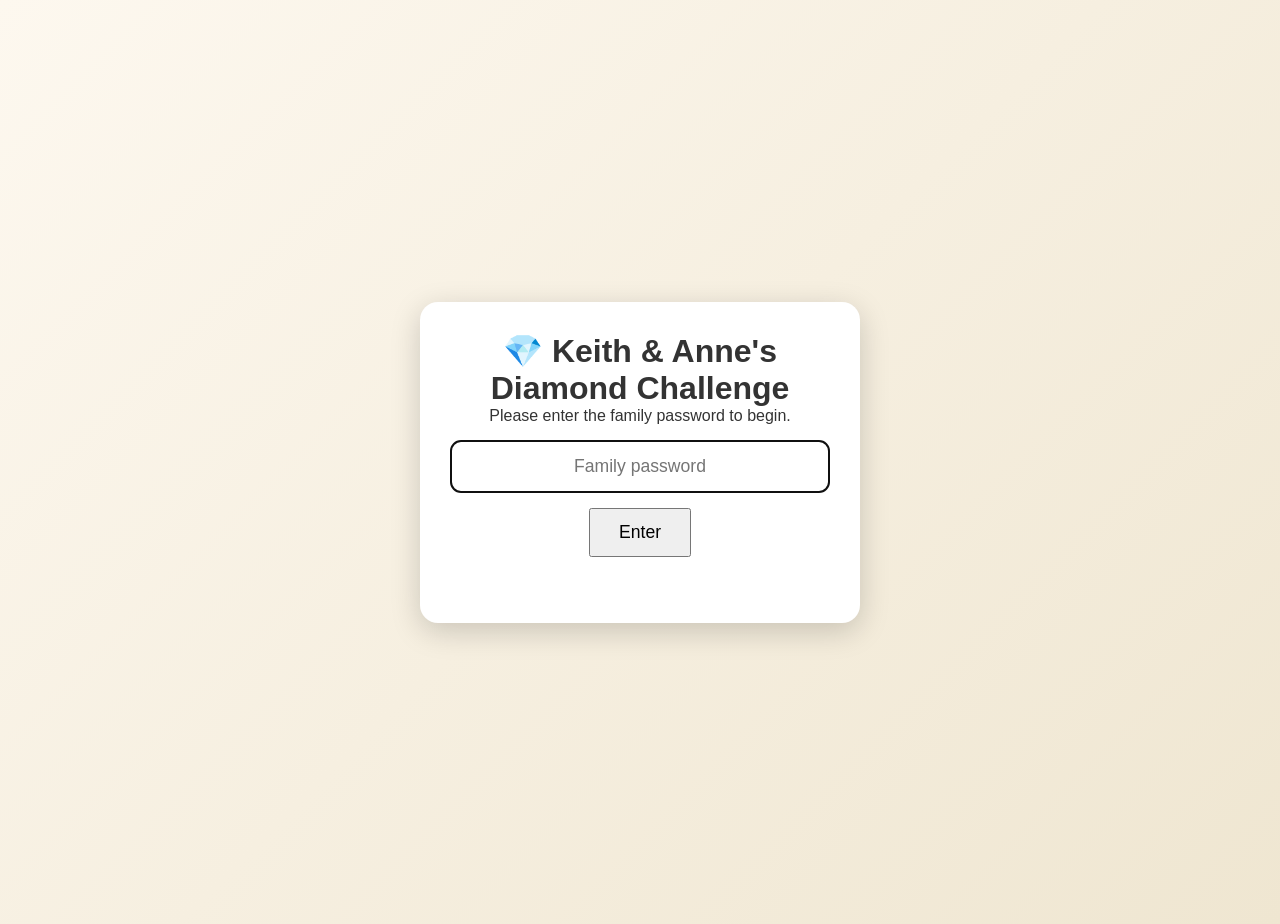
==== index.html @ fbecb56b "Initial commit" ====
<!DOCTYPE html>
<html lang="en">

<head>

    <meta charset="UTF-8">
    <meta name="viewport" content="width=device-width, initial-scale=1.0">
    <meta name="apple-mobile-web-app-capable" content="yes">
<meta name="apple-mobile-web-app-status-bar-style" content="default">
<meta name="theme-color" content="#fff8e8">

    <title>Keith & Anne's Diamond Challenge</title>

    <link rel="stylesheet" href="css/styles.css">

</head>

<body class="quiz-locked">

<div id="passwordGate" class="password-gate">
    <div class="password-box">
        <h1>💎 Keith & Anne's Diamond Challenge</h1>
        <p>Please enter the family password to begin.</p>

        <input
            id="quizPassword"
            type="password"
            placeholder="Family password"
            autocomplete="off">

        <button id="passwordSubmit" type="button">
            Enter
        </button>

        <p id="passwordMessage" class="password-message"></p>
    </div>
</div>

<div class="container">

    <img
        src="images/wedding.jpg"
        class="hero-photo"
        alt="Keith and Anne's Wedding">

    <h1 class="title">
    <span class="diamond">💎</span>
    Keith & Anne's Diamond Challenge
    <span class="diamond">💎</span>
</h1>

    <p class="subtitle">
        Celebrating 60 Wonderful Years Together
    </p>

    <p class="dates">
        <strong>1966 – 2026</strong>
    </p>

    <input
        type="text"
        id="playerName"
        placeholder="Enter your name">

    <button
        class="start-btn"
        id="startButton">

        Start Challenge

    </button>

</div>

<script src="js/password.js"></script>
<script src="js/app.js"></script>

</body>

</html>
---- css/styles.css ----
/* ==========================================
   Keith & Anne's Diamond Challenge
   Version 2
========================================== */

* {
    margin: 0;
    padding: 0;
    box-sizing: border-box;
}

body {
    font-family: Arial, Helvetica, sans-serif;
    background: linear-gradient(135deg, #fdf8ef, #efe6d1);
    color: #333;
}

/* ======================
   Start Screen
====================== */

.container {
    max-width: 550px;
    margin: 40px auto;
    background: white;
    padding: 35px;
    border-radius: 20px;
    border: 4px solid #d4af37;
    box-shadow: 0 15px 35px rgba(0,0,0,.18);
    backface-visibility: hidden;
-webkit-backface-visibility: hidden;
}

.hero-photo {
    width: 240px;
    display: block;
    margin: 0 auto 25px;
    border-radius: 18px;
    border: 4px solid #d4af37;
    box-shadow: 0 8px 25px rgba(0,0,0,.25);

    backface-visibility: hidden;
    -webkit-backface-visibility: hidden;
    
}

.title{
    text-align:center;
    color:#7a1838;
    font-size:2rem;
    margin-bottom:15px;
     animation: glow 3s ease-in-out infinite;
}
.subtitle {
    text-align: center;
    color: #666;
    font-size: 1.2rem;
}

.dates {
    text-align: center;
    color: #b08d57;
    font-size: 1.4rem;
    margin: 20px 0 30px;
}

input {
    width: 100%;
    padding: 14px;
    font-size: 18px;
    border: 2px solid #ddd;
    border-radius: 10px;
    margin-bottom: 20px;
}

.start-btn {
    width: 100%;
    padding: 15px;
    background: #7a1838;
    color: white;
    border: none;
    border-radius: 12px;
    font-size: 20px;
    cursor: pointer;
    transition: .3s;
}

.start-btn:hover {
    background: #9b2148;
    transform: scale(1.03);
}

/* ======================
   Quiz Card
====================== */

.card {
    max-width: 500px;
    margin: 35px auto;
    background: white;
    padding: 30px;
    border-radius: 20px;
    border: 4px solid #d4af37;
    box-shadow: 0 15px 35px rgba(0,0,0,.18);
}
/* ======================
   Score Panel
====================== */

.score-panel {
    display: flex;
    justify-content: space-between;
    align-items: center;
    background: #f8f3e6;
    padding: 12px;
    border-radius: 10px;
    margin-bottom: 20px;
    font-weight: bold;
}

#score {
    color: #7a1838;
}

/* ======================
   Progress Bar
====================== */

.progress-bar {
    width: 100%;
    height: 18px;
    background: #ddd;
    border-radius: 10px;
    overflow: hidden;
    margin: 20px 0;
}

#progress {
    width: 0%;
    height: 100%;
    background: linear-gradient(90deg, #ffd700, #d4af37);
    transition: width .5s ease;
    border-radius: 10px;
}

/* ======================
   Question
====================== */

#questionNumber {
    text-align: center;
    color: #555;
    margin-bottom: 15px;
}

#question {
    text-align: center;
    color: #7a1838;
    font-size: 2rem;
    line-height: 1.2;
    margin: 25px 0;
}

/* ======================
   Answer Buttons
====================== */

.answer {
    width: 100%;
    padding: 16px;
    margin: 10px 0;
    border: none;
    border-radius: 12px;
    background: #7a1838;
    color: white;
    font-size: 1.2rem;
    cursor: pointer;
    transition: .3s;
}

.answer:hover {
    background: #9b2148;
    transform: scale(1.03);
    box-shadow: 0 6px 16px rgba(0,0,0,.25);
}

/* ======================
   Feedback
====================== */

#feedback {
    position: relative;
    min-height: 30px;
    font-size: 1.2rem;
    font-weight: bold;
    color: #7a1838;
    text-align: center;
    margin: 15px 0;
}
/* ======================
   Question Images
====================== */

.question-image {
    display: block;
    width: 100%;
    max-width: 100%;
    height: auto;
    object-fit: contain;
    object-position: center top;
    margin: 20px auto;
    border-radius: 12px;
    border: 3px solid #d4af37;
    cursor: pointer;
    box-shadow: 0 5px 15px rgba(0,0,0,.25);
}
#imageCaption {
    text-align: center;
    color: #666;
    font-style: italic;
    margin-bottom: 20px;
}
/* Question changes are intentionally instant.
   This avoids intermittent repaint flicker in Mobile Safari. */
/* ======================
   Image Popup
====================== */

.image-modal {
    display: none;
    position: fixed;
    inset: 0;
    background: rgba(0,0,0,.85);
    justify-content: center;
    align-items: center;
    z-index: 9999;
}

.image-modal.show {
    display: flex;
}

.modal-image {
    max-width: 90%;
    max-height: 90%;
    border-radius: 12px;
    box-shadow: 0 0 25px black;
}

#closeModal {
    position: absolute;
    top: 20px;
    right: 35px;
    font-size: 42px;
    color: white;
    cursor: pointer;
}
.finish-photo{
    display:block;
    width:220px;
    max-width:100%;
    margin:20px auto;
    border-radius:15px;
    border:4px solid #d4af37;
    box-shadow:0 6px 15px rgba(0,0,0,.25);
}

.card h1{
    text-align:center;
    color:#7a1838;
}

.card h2{
    text-align:center;
    margin:15px 0;
}

.card p{
    text-align:center;
    color:#555;
    margin:20px 0;
}

.card button{
    display:block;
    margin:25px auto 0;
    width:220px;
    padding:15px;
    background:#7a1838;
    color:#fff;
    border:none;
    border-radius:12px;
    font-size:18px;
    cursor:pointer;
}
/* ======================
   Congratulations Screen
====================== */

.finish-photo{
    width:220px;
    display:block;
    margin:0 auto 25px;
    border-radius:18px;
    border:4px solid #d4af37;
    box-shadow:0 8px 25px rgba(0,0,0,.25);
}

.finish-title{
    text-align:center;
    color:#7a1838;
    font-size:2rem;
    margin-bottom:15px;
}

.finish-score{
    text-align:center;
    font-size:3rem;
    font-weight:bold;
    color:#d4af37;
    margin:20px 0;
}

.finish-heading{
    text-align:center;
    color:#7a1838;
    margin-bottom:20px;
}

.finish-message{
    text-align:center;
    font-size:1.15rem;
    color:#555;
    line-height:1.6;
    margin-bottom:30px;
}

.card{
    animation:fadeIn .6s ease;
}

@keyframes fadeIn{

    from{
        opacity:0;
        transform:translateY(20px);
    }

    to{
        opacity:1;
        transform:translateY(0);
    }

}
.finish-photo{
    animation:floatPhoto 3s ease-in-out infinite;
}

@keyframes floatPhoto{

    0%{transform:translateY(0);}
    50%{transform:translateY(-6px);}
    100%{transform:translateY(0);}

}
/* ======================
   Confetti
====================== */

.confetti {
    position: fixed;
    width: 10px;
    height: 10px;
    top: -20px;
    z-index: 9999;
    pointer-events: none;
    animation: fall linear forwards;
}

@keyframes fall {

    to {
        transform: translateY(110vh) rotate(720deg);
        opacity: 0;
    }

}
/* ======================
   Diamond Title Effects
====================== */

@keyframes glow {

    0%,100%{
        text-shadow:
            0 0 6px rgba(212,175,55,.3);
    }

    50%{
        text-shadow:
            0 0 18px rgba(212,175,55,.9),
            0 0 28px rgba(255,255,255,.6);
    }

}
@keyframes diamondTwinkle{

    0%,100%{
        transform:scale(1);
    }

    50%{
        transform:scale(1.03);
    }

}
.title::before,
.title::after{

    content:"✨";
    position:absolute;
    font-size:1.2rem;
    animation:sparkle 3s infinite;
}

.title::before{

    left:-18px;
    top:8px;

}

.title::after{

    right:-18px;
    top:8px;
    animation-delay:1.5s;

}

@keyframes sparkle{

    0%,100%{
        opacity:0;
        transform:scale(.5) rotate(0deg);
    }

    50%{
        opacity:1;
        transform:scale(1.3) rotate(180deg);
    }

}
.diamond{
    position:relative;
    display:inline-block;
    animation:diamondGlow 3s ease-in-out infinite;
}

.diamond:last-child{
    animation-delay:1.5s;
}

@keyframes diamondGlow{

    0%,100%{
        transform:scale(1);
        filter:brightness(1);
    }

    50%{
        transform:scale(1.08);
        filter:
            brightness(1.8)
            drop-shadow(0 0 6px white)
            drop-shadow(0 0 12px gold);
    }

}
/* ======================
   Round Introduction
====================== */

.round-overlay {
    display: none;
    position: fixed;
    inset: 0;
    background: rgba(0, 0, 0, 0.75);
    justify-content: center;
    align-items: center;
    padding: 20px;
    z-index: 10000;
}

.round-card {
    width: 100%;
    max-width: 460px;
    background: white;
    padding: 30px;
    border-radius: 20px;
    border: 4px solid #d4af37;
    box-shadow: 0 15px 40px rgba(0, 0, 0, 0.35);
    text-align: center;
}

.round-card h1 {
    color: #7a1838;
    margin-bottom: 20px;
}

.round-photo {
    display: block;
    width: 100%;
    max-width: 340px;
    max-height: 360px;
    object-fit: cover;
    margin: 0 auto 20px;
    border-radius: 15px;
    border: 3px solid #d4af37;
}

.round-card p {
    color: #555;
    font-size: 1.15rem;
    line-height: 1.5;
    margin-bottom: 20px;
}

.round-card .start-btn {
    margin: 0 auto;
}
.answer:disabled {
    cursor: default;
    opacity: 0.9;
}
.round-card {
    animation: roundPop .5s ease;
}

@keyframes roundPop {
    from {
        opacity: 0;
        transform: scale(.9);
    }

    to {
        opacity: 1;
        transform: scale(1);
    }
}
.finish-photo {
    animation: floatPhoto 4s ease-in-out infinite;
}
.finish-footer {
    margin-top: 25px;
    color: #999;
    font-size: 0.9rem;
    text-align: center;
}
/* =========================
   Mobile phone improvements
   ========================= */

html,
body {
    width: 100%;
    max-width: 100%;
    overflow-x: hidden;
}

body {
    min-height: 100vh;
    padding: 12px;
    background-attachment: scroll;
}

.container,
.card,
.round-card {
    width: 100%;
    max-width: 550px;
    margin-left: auto;
    margin-right: auto;
}

img {
    max-width: 100%;
    height: auto;
}

@media (max-width: 600px) {

    body {
        padding: 8px;
    }

    .container,
    .card {
        width: 100%;
        padding: 18px 14px;
        border-radius: 14px;
    }

    .title {
        font-size: 1.65rem;
        line-height: 1.2;
        overflow-wrap: anywhere;
    }

    .subtitle {
        font-size: 1rem;
    }

    .hero-photo {
    width: 100%;
    max-height: 320px;
    height: auto;
    object-fit: contain;
}

    .question-image {
        width: 100%;
        max-height: 30vh;
        object-fit: contain;
    }

    #question {
        font-size: 1.3rem;
        line-height: 1.3;
    }

    .answer,
    .start-btn {
        width: 100%;
        min-height: 48px;
        padding: 12px;
        font-size: 1rem;
    }

    .score-panel {
        gap: 8px;
        font-size: 0.9rem;
        flex-wrap: wrap;
    }

    .round-overlay {
        padding: 12px;
        overflow-y: auto;
    }

    .round-card {
        width: 100%;
        max-height: 92vh;
        overflow-y: auto;
        padding: 18px 14px;
    }

    .round-photo {
        width: 100%;
        max-height: 38vh;
        object-fit: contain;
    }

    .image-modal {
        padding: 10px;
    }

    .modal-image {
        max-width: 95vw;
        max-height: 85vh;
        object-fit: contain;
    }
}

/* Reduce flickering caused by animations on phones */
@media (prefers-reduced-motion: reduce) {
    *,
    *::before,
    *::after {
        animation-duration: 0.01ms !important;
        animation-iteration-count: 1 !important;
        transition-duration: 0.01ms !important;
        scroll-behavior: auto !important;
    }
}
/* Compact phone layout */

@media (max-width: 600px) {

    body {
        padding: 4px 8px 90px;
        min-height: 100svh;
    }

    .title {
        font-size: 1.45rem;
        line-height: 1.15;
        margin: 4px 0 8px;
    }

    .diamond {
        font-size: 1.25rem;
    }

    .card {
        padding: 12px 14px 24px;
        border-width: 3px;
        border-radius: 18px;
    }

    .score-panel {
        padding: 10px;
        margin-bottom: 12px;
    }

    .progress-bar {
        margin: 10px 0 14px;
    }

    #questionNumber {
        font-size: 1.15rem;
        margin: 8px 0;
    }

    #question {
        font-size: 1.55rem;
        line-height: 1.18;
        margin: 14px 0;
    }

    .question-image {
        max-height: 22vh;
        margin: 8px auto;
    }

    .answer {
        min-height: 44px;
        padding: 10px;
        margin: 6px 0;
    }

    #feedback {
        margin: 8px 0;
    }
}
@media (max-width: 600px) {
    body > .title {
        font-size: 1.3rem;
    }
}
/* =================================
   Polished mobile quiz-app layout
   ================================= */

@media (max-width: 600px) {

    html,
    body {
        width: 100%;
        min-height: 100%;
        overflow-x: hidden;
    }

    body {
        padding:
            max(6px, env(safe-area-inset-top))
            8px
            calc(24px + env(safe-area-inset-bottom));
        min-height: 100svh;
    }

    body > .title {
        font-size: 1.25rem;
        line-height: 1.15;
        margin: 2px auto 8px;
        padding: 0 6px;
        max-width: 340px;
    }

    .diamond {
        font-size: 1.05rem;
    }

    .card {
        width: 100%;
        max-width: 100%;
        margin: 0 auto;
        padding: 12px 14px 20px;
        border-radius: 18px;
        min-height: auto;
    }

    .score-panel {
        padding: 9px 10px;
        margin-bottom: 10px;
        font-size: 0.9rem;
    }

    .progress-bar {
        margin: 8px 0 12px;
        height: 16px;
    }

    #questionNumber {
        font-size: 1.05rem;
        margin: 6px 0 8px;
    }

    #question {
        font-size: clamp(1.25rem, 6vw, 1.55rem);
        line-height: 1.18;
        margin: 10px 0 12px;
    }

    .question-image {
        width: 100%;
        max-height: 23svh;
        object-fit: contain;
        margin: 6px auto 8px;
    }

    .image-caption {
        font-size: 0.85rem;
        margin: 4px 0 8px;
    }

    .answer {
        width: 100%;
        min-height: 42px;
        padding: 9px 10px;
        margin: 5px 0;
        font-size: 0.98rem;
        line-height: 1.15;
        border-radius: 12px;
    }

    #feedback {
        margin: 6px 0;
        font-size: 0.95rem;
    }

    .round-overlay {
        padding:
            max(10px, env(safe-area-inset-top))
            10px
            calc(18px + env(safe-area-inset-bottom));
    }

    .round-card {
        width: 100%;
        max-height: 92svh;
        overflow-y: auto;
        padding: 16px 14px;
        border-radius: 18px;
    }

    .round-card h1 {
        font-size: 1.45rem;
        margin-bottom: 10px;
    }

    .round-photo {
        max-height: 34svh;
        object-fit: contain;
    }

    .start-btn {
        width: 100%;
        min-height: 44px;
        padding: 10px;
        font-size: 1rem;
    }
}
/* ==============================
   Compact mobile finish screen
   ============================== */

@media (max-width: 600px) {

    .finish-photo {
        width: 70%;
        max-width: 220px;
        max-height: 32svh;
        object-fit: cover;
        margin: 0 auto 10px;
        border-radius: 16px;
    }

    .finish-title {
        font-size: 1.55rem;
        line-height: 1.15;
        margin: 8px 0;
    }

    .finish-score {
        font-size: 2rem;
        line-height: 1;
        margin: 12px 0;
    }

    .finish-heading {
        font-size: 1.25rem;
        line-height: 1.15;
        margin: 10px 0;
    }

    .finish-message {
        font-size: 0.92rem;
        line-height: 1.3;
        margin: 8px 0 14px;
    }

    .finish-message br {
        display: none;
    }

    .finish-message strong {
        display: block;
        margin: 8px 0;
    }

    .finish-title,
    .finish-heading,
    .finish-message,
    .finish-score {
        text-align: center;
    }

    .card .start-btn {
        margin-top: 8px;
    }

    .card > p:last-child {
        margin-top: 12px !important;
        font-size: 0.75rem !important;
        line-height: 1.2;
    }
}
.finish-footer {
    margin-top: 25px;
    color: #999;
    font-size: 0.9rem;
    text-align: center;
}
/* ==============================
   Final screen layout
   ============================== */

.finish-screen {
    text-align: center;
}

.finish-thanks {
    line-height: 1.45;
    margin: 14px 0 18px;
    color: #555;
}

.finish-footer {
    margin-top: 16px;
    color: #999;
    font-size: 0.85rem;
    line-height: 1.3;
}

@media (max-width: 600px) {

    .finish-screen {
        display: flex;
        flex-direction: column;
        align-items: center;
    }

    .finish-photo {
        width: 160px;
        max-height: 24svh;
        object-fit: cover;
        margin: 0 auto 8px;
    }

    .finish-title {
        font-size: 1.35rem;
        line-height: 1.15;
        margin: 6px 0;
    }

    .finish-score {
        font-size: 1.8rem;
        margin: 8px 0;
    }

    .finish-heading {
        font-size: 1.1rem;
        margin: 6px 0;
    }

    .finish-message {
        font-size: 0.9rem;
        line-height: 1.25;
        margin: 4px 0;
    }

    .finish-thanks {
        font-size: 0.85rem;
        line-height: 1.3;
        margin: 8px 0 12px;
    }

    .finish-thanks strong {
        display: inline-block;
        margin: 3px 0;
    }

    .finish-screen .start-btn {
        margin-top: 4px;
    }

    .finish-footer {
        margin-top: 10px;
        font-size: 0.7rem;
    }
}
/* Extra-compact quiz layout for shorter phone screens */

@media (max-width: 600px) and (max-height: 750px) {

    body {
        padding: 4px 7px 14px;
    }

    body > .title {
        font-size: 1.05rem;
        margin-bottom: 4px;
    }

    .card {
        padding: 9px 11px 14px;
    }

    .score-panel {
        padding: 7px 8px;
        margin-bottom: 6px;
        font-size: 0.82rem;
    }

    .progress-bar {
        height: 12px;
        margin: 6px 0 8px;
    }

    #questionNumber {
        font-size: 0.9rem;
        margin: 4px 0;
    }

    #question {
        font-size: 1.15rem;
        line-height: 1.12;
        margin: 7px 0;
    }

    .question-image {
        max-height: 17svh;
        margin: 4px auto 5px;
    }

    #imageCaption {
        font-size: 0.75rem;
        margin-bottom: 5px;
    }

    .answer {
        min-height: 38px;
        padding: 7px 8px;
        margin: 4px 0;
        font-size: 0.88rem;
    }

    #feedback {
        min-height: 18px;
        margin: 4px 0;
        font-size: 0.85rem;
    }
}
/* Final photo slideshow */

.slideshow {
    position: fixed;
    inset: 0;
    z-index: 9999;
    background: #111;
    display: flex;
    align-items: center;
    justify-content: center;
    opacity: 1;
    transition: opacity 1s ease;
}

.slideshow.hidden {
    display: none;
}

.slideshow img {
    width: 100%;
    height: 100%;
    object-fit: contain;
    opacity: 1;
    transition: opacity 1.8s ease-in-out;
}

.slideshow img.fade-out {
    opacity: 0;
}
.finish-buttons {
    display: flex;
    justify-content: center;
    gap: 12px;
    margin-top: 20px;
    flex-wrap: wrap;
}

.finish-buttons .start-btn {
    min-width: 160px;
}
.slideshow-ending {
    position: absolute;
    inset: 0;
    z-index: 2;

    background: rgba(255,250,240,0.97);

    display: flex;
    flex-direction: column;
    justify-content: center;
    align-items: center;

    text-align: center;
    padding: 40px;

    color: #7a1838;
}
.slideshow-ending h1 {
    color: #7a1838;
    font-size: 3rem;
    margin-bottom: 20px;
}

.slideshow-ending p {
    color: #5a2330;
    font-size: 1.4rem;
    max-width: 700px;
    margin-bottom: 30px;
    line-height: 1.6;
}
.slideshow-ending.hidden {
    display: none;
}

.slideshow-ending h1 {
    margin-bottom: 18px;
    font-size: clamp(2rem, 6vw, 4rem);
}

.slideshow-ending p {
    max-width: 650px;
    margin: 0 0 28px;
    font-size: clamp(1.1rem, 3vw, 1.6rem);
    line-height: 1.6;
}

.slideshow-ending-buttons {
    display: flex;
    justify-content: center;
    gap: 14px;
    flex-wrap: wrap;
}

.slideshow-ending-buttons .start-btn {
    min-width: 150px;
}

.slideshow img.hidden {
    display: none;
}
.image-caption.reveal-caption {
    animation: revealCaption 0.8s ease-in;
    margin-top: 10px;
    padding: 8px 12px;
    font-style: italic;
    text-align: center;
    background: #fff8e7;
    border-radius: 8px;
}

@keyframes revealCaption {
    from {
        opacity: 0;
        transform: translateY(6px);
    }

    to {
        opacity: 1;
        transform: translateY(0);
    }
}
.image-caption.reveal-caption {
    max-width: 520px;
    margin: 12px auto 0;
    padding: 12px 16px;

    background: #fff8e7;
    border: 1px solid #dbc9a3;
    border-radius: 8px;

    text-align: center;
    box-shadow: 0 3px 8px rgba(0, 0, 0, 0.12);

    animation: revealCaption 0.8s ease-in;
}

.photo-note-title {
    display: block;
    margin-bottom: 5px;

    color: #7a1838;
    font-size: 1.05rem;
}

.photo-note-text {
    display: block;

    color: #4e4036;
    font-style: italic;
    line-height: 1.4;
}

@keyframes revealCaption {
    from {
        opacity: 0;
        transform: translateY(6px);
    }

    to {
        opacity: 1;
        transform: translateY(0);
    }
}
/* Scrapbook-style photo note */
.image-caption.reveal-caption {
    position: relative;

    background:
        linear-gradient(
            135deg,
            #fffdf3,
            #f7ecd2
        );

    border: 1px solid #d8c49a;
    border-radius: 4px;

    transform: rotate(-0.6deg);

    box-shadow:
        0 4px 8px rgba(0, 0, 0, 0.14),
        inset 0 0 18px rgba(164, 125, 61, 0.08);
}

/* Small photograph symbol in the corner */
.image-caption.reveal-caption::before {
    content: "📷";

    position: absolute;
    top: 6px;
    right: 9px;

    font-size: 1rem;
    transform: rotate(6deg);
}

/* Handwritten-style album title */
.photo-note-title {
    padding-right: 24px;

    font-family:
        "Comic Sans MS",
        "Segoe Print",
        cursive;

    letter-spacing: 0.3px;
}

/* Keep the story easy to read */
.photo-note-text {
    font-family: Georgia, serif;
}
.question-image {
    display: block;
    max-width: 100%;
    margin: 20px auto;

    background: white;

    padding: 12px 12px 28px 12px;

    border: 1px solid #ddd;

    box-shadow:
        0 8px 18px rgba(0,0,0,0.20);

    border-radius: 3px;

    transform: rotate(-1deg);

    transition: transform 0.3s ease;
}
.question-image:hover {
    transform: rotate(0deg) scale(1.02);
}
.photo-frame {
    display: none;
    position: relative;

    width: min(520px, 92%);
    margin: 20px auto;
    padding: 12px 12px 18px;

    background: #fffdf7;
    border: 1px solid #ddd4c4;
    border-radius: 3px;

    box-shadow: 0 10px 24px rgba(0, 0, 0, 0.2);

    transform: rotate(-0.7deg);
    transition: transform 0.3s ease;
}

.photo-frame:hover {
    transform: rotate(0deg) scale(1.015);
}

.photo-frame .question-image {
    display: block;
    width: 100%;
    max-width: 100%;
    height: auto;

    margin: 0;
    padding: 0;

    border: none;
    border-radius: 1px;
    box-shadow: none;
    transform: none;
}

.photo-frame .question-image:hover {
    transform: none;
}

.photo-frame .image-caption {
    position: relative;
    margin: 0;
    padding: 14px 16px 6px;

    background: transparent;
    border: none;
    border-radius: 0;
    box-shadow: none;
    transform: none;

    text-align: center;
}

.photo-frame .image-caption::before {
    content: "💎";
    position: absolute;
    right: 2px;
    bottom: 2px;
    font-size: 0.9rem;
}
/* Prevent Polaroid photos from being cropped */
.photo-frame {
    overflow: visible;
}

.photo-frame .question-image {
    width: 100%;
    height: auto !important;
    max-height: none !important;
    object-fit: contain !important;
    object-position: center top;
}
/* Diamond sparkle celebration */

#feedback {
    position: relative;
    overflow: visible;
}

.diamond-sparkle {

    position: absolute;

    font-size: 1.2rem;

    opacity: 0;

    pointer-events: none;

    animation: diamondSparkle 1.2s ease-out forwards;
}

@keyframes diamondSparkle {

    0% {
        opacity: 0;
        transform:
            translate(-50%, 8px)
            scale(.4)
            rotate(0deg);
    }

    20% {
        opacity: 1;
    }

    100% {
        opacity: 0;
        transform:
            translate(
                calc(-50% + (var(--drift, 0px))),
                -40px
            )
            scale(1.3)
            rotate(180deg);
    }
}
.diamond-shimmer {
    position: absolute;
    left: 50%;
    top: 50%;
    width: 220px;
    height: 60px;
    transform: translate(-50%, -50%);
    pointer-events: none;
    overflow: hidden;
}

.diamond-shimmer::before {
    content: "";
    position: absolute;
    top: -20%;
    left: -40%;
    width: 40%;
    height: 140%;
    background: linear-gradient(
        90deg,
        transparent,
        rgba(255,255,255,0.9),
        rgba(255,215,0,0.9),
        rgba(255,255,255,0.9),
        transparent
    );

    transform: skewX(-25deg);
    animation: shimmerSweep 1.2s ease-out forwards;
}

@keyframes shimmerSweep {
    from {
        left: -40%;
        opacity: 0;
    }

    20% {
        opacity: 1;
    }

    to {
        left: 120%;
        opacity: 0;
    }
}
/* Elegant shimmering gold text */

.correct-text {
    display: inline-block;
    font-weight: bold;
    color: #d4af37;

    background: linear-gradient(
        100deg,
        #d4af37 0%,
        #e5c85c 45%,
        #fff8d6 50%,
        #e5c85c 55%,
        #d4af37 100%
    );

    background-size: 300% 100%;
    -webkit-background-clip: text;
    -webkit-text-fill-color: transparent;
    background-clip: text;

    animation: goldSweep 2.2s ease-out;
}
.green-tick {
    color: #28a745;
    -webkit-text-fill-color: #28a745;
    font-weight: bold;
}
/* Password landing screen */

body.quiz-locked > *:not(#passwordGate) {
    display: none !important;
}

.password-gate {
    min-height: 100vh;
    display: flex;
    align-items: center;
    justify-content: center;
    padding: 20px;
    text-align: center;
}

.password-box {
    width: 100%;
    max-width: 440px;
    padding: 30px;
    border-radius: 18px;
    background: white;
    box-shadow: 0 8px 30px rgba(0, 0, 0, 0.18);
}

.password-box input {
    box-sizing: border-box;
    width: 100%;
    margin: 15px 0;
    padding: 14px;
    font-size: 1.1rem;
    text-align: center;
    border: 2px solid #ccc;
    border-radius: 10px;
}

.password-box button {
    padding: 12px 28px;
    font-size: 1.1rem;
    cursor: pointer;
}

.password-message {
    min-height: 24px;
    margin-top: 12px;
    color: #b00020;
    font-weight: bold;
}
/* ==========================================
   Full-screen final slideshow
========================================== */

#slideshow {
    position: fixed;
    inset: 0;
    z-index: 5000;
    display: flex;
    align-items: center;
    justify-content: center;
    background: #000;
}

#slideshow.hidden {
    display: none;
}

.slideshow-viewer {
    position: relative;
    width: 100%;
    height: 100%;
    display: flex;
    align-items: center;
    justify-content: center;
    overflow: hidden;
}

#slideshow-image {
    display: block;
    width: 100%;
    height: 100%;
    object-fit: contain;
    cursor: pointer;
    user-select: none;
    -webkit-user-select: none;
}

/* Controls are hidden until the photo is clicked */

.slideshow-controls {
    position: absolute;
    inset: 0;
    opacity: 0;
    visibility: hidden;
    pointer-events: none;
    transition:
        opacity 0.3s ease,
        visibility 0.3s ease;
    background:
        linear-gradient(
            to bottom,
            rgba(0, 0, 0, 0.5),
            transparent 25%,
            transparent 70%,
            rgba(0, 0, 0, 0.55)
        );
}

.slideshow-controls.show {
    opacity: 1;
    visibility: visible;
    pointer-events: auto;
}

.slideshow-controls button {
    position: absolute;
    border: none;
    color: white;
    background: rgba(0, 0, 0, 0.55);
    cursor: pointer;
    box-shadow: 0 3px 12px rgba(0, 0, 0, 0.35);
    transition:
        background 0.2s ease,
        transform 0.2s ease;
}

.slideshow-controls button:hover {
    background: rgba(0, 0, 0, 0.8);
}

.slideshow-controls button:active {
    transform: scale(0.94);
}

.slideshow-close {
    top: 18px;
    right: 18px;
    width: 46px;
    height: 46px;
    border-radius: 50%;
    font-size: 24px;
}

.slideshow-arrow {
    top: 50%;
    transform: translateY(-50%);
    width: 54px;
    height: 70px;
    border-radius: 12px;
    font-size: 38px;
}

.slideshow-arrow:active {
    transform: translateY(-50%) scale(0.94);
}

.slideshow-previous {
    left: 18px;
}

.slideshow-next {
    right: 18px;
}

.slideshow-pause {
    left: 50%;
    bottom: 24px;
    transform: translateX(-50%);
    min-width: 120px;
    padding: 12px 20px;
    border-radius: 24px;
    font-size: 17px;
}

.slideshow-pause:active {
    transform: translateX(-50%) scale(0.94);
}

@media (max-width: 600px) {
    .slideshow-close {
        top: 12px;
        right: 12px;
    }

    .slideshow-arrow {
        width: 46px;
        height: 62px;
        font-size: 31px;
    }

    .slideshow-previous {
        left: 10px;
    }

    .slideshow-next {
        right: 10px;
    }

    .slideshow-pause {
        bottom: 18px;
        font-size: 16px;
    }
}
#slideshow-image {
    position: relative;
    z-index: 1;
}

.slideshow-controls {
    z-index: 2;
}

.slideshow-controls button {
    z-index: 3;
}
/* Let only the slideshow buttons receive clicks */
.slideshow-controls.show {
    pointer-events: none;
}

.slideshow-controls.show button {
    pointer-events: auto;
}
/* ==========================================
   Slideshow touch improvements
========================================== */

body.slideshow-open {
    overflow: hidden;
    touch-action: none;
}

#slideshow {
    position: fixed;
    inset: 0;
    z-index: 20000;
}

#slideshow-image {
    width: 100vw;
    height: 100dvh;
    object-fit: contain;

    /* Allow horizontal swipes */
    touch-action: pan-y;

    -webkit-user-select: none;
    user-select: none;

    -webkit-touch-callout: none;
}

.slideshow-controls {
    pointer-events: none;
}

.slideshow-controls.show button {
    pointer-events: auto;
}
/* ==========================================
   Final mobile photo and swipe corrections
========================================== */

@media (max-width: 600px) {

    .photo-frame {
        width: 100%;
        max-width: none;
        margin: 10px auto;
        padding: 8px 8px 14px;
    }

    .photo-frame .question-image,
    .question-image {
        width: 100%;
        height: auto !important;
        max-height: none !important;
        object-fit: contain !important;
        margin: 0 auto;
    }

    #slideshow,
    .slideshow-viewer,
    #slideshow-image {
        touch-action: pan-y;
        overscroll-behavior: none;
    }

    #slideshow-image {
        -webkit-user-drag: none;
    }
}
/* Stop iPhone flicker while typing the player's name */
@media (max-width: 600px) {

    .container:focus-within .title,
    .container:focus-within .diamond,
    .container:focus-within .title::before,
    .container:focus-within .title::after,
    .container:focus-within .hero-photo {
        animation: none !important;
    }

    #playerName {
        font-size: 16px;
        transform: none;
        -webkit-transform: none;
    }
}
/* Keep the start screen stable when the iPhone keyboard opens */
@media (max-width: 600px) {

    .container:focus-within,
    .container:focus-within * {
        transition: none !important;
    }

    .container:focus-within .title,
    .container:focus-within .diamond,
    .container:focus-within .title::before,
    .container:focus-within .title::after {
        animation: none !important;
    }
}
/* ==========================================
   Mobile Safari stability
========================================== */
@media (max-width: 600px) {
    .card,
    .question-image,
    .image-caption,
    #question,
    #feedback {
        animation: none !important;
        transition: none !important;
    }

    #slideshow,
    #slideshow-image {
        -webkit-user-select: none;
        user-select: none;
        -webkit-touch-callout: none;
    }
}
/* ==========================================
   iPhone quiz repaint fix
========================================== */
@media (max-width: 600px) {

    body > .title,
    body > .title::before,
    body > .title::after,
    .diamond,
    .card,
    .card *,
    .question-image,
    #imageCaption,
    #question,
    #feedback,
    #progress {
        animation: none !important;
        transition: none !important;
        transform: none !important;
        filter: none !important;
    }

    .card,
    .question-image,
    #photoFrame {
        backface-visibility: hidden;
        -webkit-backface-visibility: hidden;
    }

    .answer:hover,
    .start-btn:hover {
        transform: none !important;
        box-shadow: none;
    }
}
/* ==========================================
   Final compact iPhone question layout
   Keep this at the very end of styles.css
========================================== */

@media (max-width: 600px) {

    /* Reduce unused space around the main quiz card */
    .card {
        padding: 10px 11px 16px;
    }

    .score-panel {
        padding: 7px 9px;
        margin-bottom: 6px;
    }

    .progress-bar {
        height: 12px;
        margin: 6px 0 8px;
    }

    #questionNumber {
        font-size: 0.92rem;
        margin: 4px 0 6px;
    }

    #question {
        font-size: 1.12rem;
        line-height: 1.18;
        margin: 7px 0 8px;
    }

    /* Make the complete Polaroid frame more compact */
    .photo-frame {
        width: 100%;
        margin: 7px auto;
        padding: 7px 7px 10px;
    }

    /*
       Allow landscape photos to remain wide,
       but prevent portrait photos becoming excessively tall.
    */
    .photo-frame .question-image,
    .question-image {
        width: auto !important;
        max-width: 100% !important;
        height: auto !important;
        max-height: 30svh !important;
        margin: 0 auto !important;
        object-fit: contain !important;
    }

    /* Compact ordinary captions */
    #imageCaption {
        margin: 4px 0 7px;
        padding: 5px 6px 2px;
        font-size: 0.78rem;
        line-height: 1.2;
    }

    /* Compact the answer-screen photo title and story */
    .photo-note-title {
        margin-bottom: 3px;
        padding-right: 18px;
        font-size: 0.92rem;
        line-height: 1.15;
    }

    .photo-note-text {
        font-size: 0.78rem;
        line-height: 1.25;
    }

    /* Keep answer buttons comfortable but closer together */
    .answer {
        min-height: 40px;
        padding: 8px 9px;
        margin: 4px 0;
        font-size: 0.9rem;
        line-height: 1.15;
    }

    #feedback {
        min-height: 20px;
        margin: 4px 0;
    }

    /*
       Your general .card button rule adds a 25px top margin.
       Reduce that for Play Clip and Next Question on phones.
    */
    .card button {
        margin-top: 8px;
    }
}
/* ==========================================
   Laptop, desktop and large iPad layout
========================================== */

@media (min-width: 900px) {

    .card {
        max-width: 660px;
        padding: 24px;
        margin: 22px auto;
    }

    .photo-frame .question-image,
    .question-image {
        width: auto !important;
        max-width: 100% !important;
        height: auto !important;
        max-height: 350px !important;
        margin-left: auto !important;
        margin-right: auto !important;
        object-fit: contain !important;
    }

    .photo-frame {
        margin-top: 12px;
        margin-bottom: 12px;
    }

    .answer {
        margin-top: 6px;
        margin-bottom: 6px;
        padding: 10px 12px;
    }
}
/* Make photo captions easier to read on phones */
@media (max-width: 600px) {

    .photo-note-title {
        font-family: Arial, Helvetica, sans-serif;
        font-style: normal;
        font-weight: 700;
        letter-spacing: 0;
    }

    .photo-note-text {
        font-family: Arial, Helvetica, sans-serif;
        font-style: normal;
        font-weight: 400;
    }
}
/* Hide decorative diamond on phones */
@media (max-width: 600px) {

    .photo-frame .image-caption::before {
        display: none;
    }

}
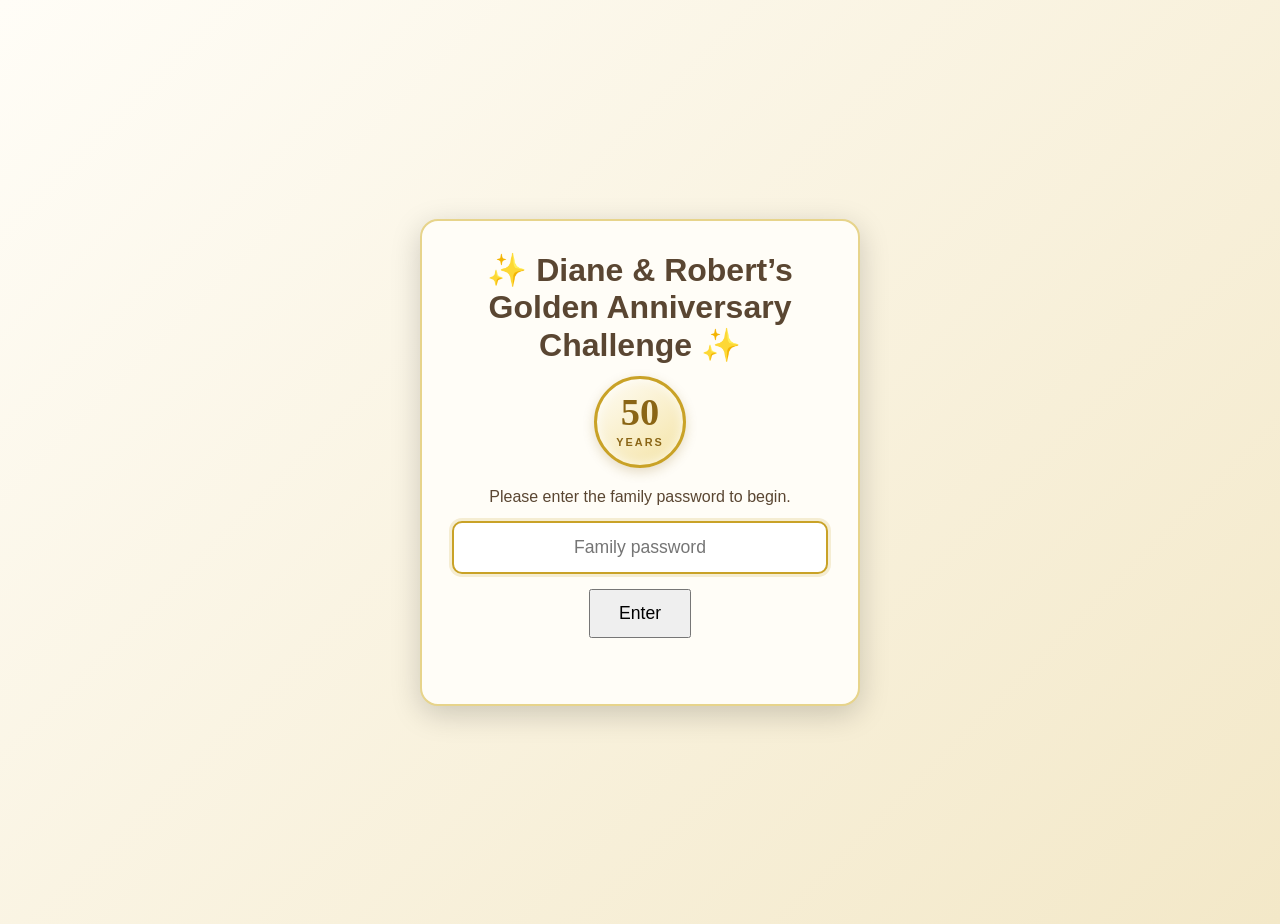
==== commit 57be8fc3: "Gold Theme" ====
--- a/index.html
+++ b/index.html
@@ -9,7 +9,7 @@
 <meta name="apple-mobile-web-app-status-bar-style" content="default">
 <meta name="theme-color" content="#fff8e8">
 
-    <title>Keith & Anne's Diamond Challenge</title>
+    <title>Diane & Robert’s Golden Anniversary Challenge</title>
 
     <link rel="stylesheet" href="css/styles.css">
 
@@ -19,7 +19,12 @@
 
 <div id="passwordGate" class="password-gate">
     <div class="password-box">
-        <h1>💎 Keith & Anne's Diamond Challenge</h1>
+        <h1>✨ Diane & Robert’s Golden Anniversary Challenge ✨</h1>
+        
+<div class="golden-50-badge">
+    <span class="golden-50-number">50</span>
+    <span class="golden-50-years">YEARS</span>
+</div>
         <p>Please enter the family password to begin.</p>
 
         <input
@@ -41,20 +46,20 @@
     <img
         src="images/wedding.jpg"
         class="hero-photo"
-        alt="Keith and Anne's Wedding">
+        alt="Diane and Robert's Wedding">
 
     <h1 class="title">
-    <span class="diamond">💎</span>
-    Keith & Anne's Diamond Challenge
-    <span class="diamond">💎</span>
+    <span class="diamond">✨</span>
+    Diane & Robert’s Golden Anniversary Challenge
+    <span class="diamond">✨</span>
 </h1>
 
     <p class="subtitle">
-        Celebrating 60 Wonderful Years Together
+        Celebrating 50 Wonderful Years Together
     </p>
 
     <p class="dates">
-        <strong>1966 – 2026</strong>
+        <strong>1976 – 2026</strong>
     </p>
 
     <input
--- a/css/styles.css
+++ b/css/styles.css
@@ -469,12 +469,12 @@
     }
 
     50%{
-        transform:scale(1.08);
-        filter:
-            brightness(1.8)
-            drop-shadow(0 0 6px white)
-            drop-shadow(0 0 12px gold);
-    }
+    transform:scale(1.05);
+    filter:
+        brightness(1.15)
+        drop-shadow(0 0 4px #d4af37)
+        drop-shadow(0 0 7px #c9a227);
+}
 
 }
 /* ======================
@@ -2041,4 +2041,293 @@
         display: none;
     }
 
+}
+/* ==========================================
+   Diane & Robert's Golden Anniversary Theme
+========================================== */
+
+:root {
+    --gold-deep: #8a6515;
+    --gold: #c9a227;
+    --gold-light: #e7d48b;
+    --champagne: #f6eed8;
+    --ivory: #fffdf7;
+    --warm-text: #5a4632;
+}
+
+/* Main page background */
+body {
+    background:
+        linear-gradient(135deg, #fffdf7, #f3e8c8);
+    color: var(--warm-text);
+}
+
+/* Main quiz/start cards */
+.container,
+.card,
+.round-card {
+    background: var(--ivory);
+    border-color: var(--gold);
+}
+
+/* Main headings */
+.title,
+.card h1,
+.finish-title,
+.finish-heading,
+.round-card h1,
+#question {
+    color: var(--gold-deep);
+}
+
+/* Score area */
+.score-panel {
+    background: var(--champagne);
+}
+
+#score {
+    color: var(--gold-deep);
+}
+
+/* Progress bar */
+.progress-bar {
+    background: #e5dfd0;
+}
+
+#progress {
+    background:
+        linear-gradient(
+            90deg,
+            #f6dc70,
+            #c9a227,
+            #a67c18
+        );
+}
+
+/* Main buttons */
+.start-btn,
+.answer,
+.card button {
+    background:
+        linear-gradient(
+            180deg,
+            #b99028,
+            #8a6515
+        );
+    color: white;
+}
+
+.start-btn:hover,
+.answer:hover,
+.card button:hover {
+    background:
+        linear-gradient(
+            180deg,
+            #c9a227,
+            #9c7419
+        );
+}
+
+/* Photograph frames */
+.photo-frame {
+    background: #fffdf7;
+    border-color: #d8c285;
+}
+
+/* Photo captions */
+.photo-note-title {
+    color: var(--gold-deep);
+}
+
+.photo-note-text {
+    color: #594a39;
+}
+
+/* Replace little decorative diamond on captions */
+.photo-frame .image-caption::before {
+    content: "✨";
+}
+
+/* Password screen */
+.password-box {
+    background: var(--ivory);
+    border: 2px solid var(--gold-light);
+}
+
+/* Input fields */
+input {
+    border-color: #d8c99d;
+}
+
+input:focus {
+    outline: none;
+    border-color: var(--gold);
+    box-shadow: 0 0 0 3px rgba(201, 162, 39, 0.18);
+}
+
+/* Final screen score */
+.finish-score {
+    color: var(--gold);
+}
+
+/* Round intro border */
+.round-photo {
+    border-color: var(--gold);
+}
+/* Golden 50th Anniversary badge */
+
+.golden-50-badge {
+    width: 92px;
+    height: 92px;
+    margin: 12px auto 20px;
+    border: 3px solid #c9a227;
+    border-radius: 50%;
+
+    display: flex;
+    flex-direction: column;
+    align-items: center;
+    justify-content: center;
+
+    background: linear-gradient(
+        145deg,
+        #fffdf7,
+        #f4e3a4
+    );
+
+    box-shadow:
+        0 4px 12px rgba(138, 101, 21, 0.22),
+        inset 0 0 12px rgba(255, 255, 255, 0.8);
+}
+
+.golden-50-number {
+    font-family: Georgia, serif;
+    font-size: 2.4rem;
+    font-weight: bold;
+    line-height: 0.9;
+    color: #8a6515;
+}
+
+.golden-50-years {
+    margin-top: 7px;
+    font-size: 0.68rem;
+    font-weight: bold;
+    letter-spacing: 2px;
+    color: #8a6515;
+}
+/* ==========================================
+   Golden Anniversary round screens
+========================================== */
+
+.round-card {
+    background:
+        linear-gradient(
+            180deg,
+            #fffdf7,
+            #f8f0d8
+        );
+    border-color: #c9a227;
+
+    box-shadow:
+        0 15px 40px rgba(138, 101, 21, 0.25);
+}
+
+.round-card h1 {
+    color: #8a6515;
+    font-family: Georgia, serif;
+}
+
+.round-card p {
+    color: #5a4632;
+}
+
+.round-photo {
+    border-color: #c9a227;
+
+    box-shadow:
+        0 6px 18px rgba(138, 101, 21, 0.22);
+}
+
+.round-card .start-btn {
+    background:
+        linear-gradient(
+            180deg,
+            #b99028,
+            #8a6515
+        );
+}
+/* ==========================================
+   Golden Anniversary photo reveal styling
+========================================== */
+
+.image-caption.reveal-caption {
+    background:
+        linear-gradient(
+            135deg,
+            #fffdf5,
+            #f5e8bd
+        );
+
+    border-color: #d4b65f;
+
+    box-shadow:
+        0 4px 10px rgba(138, 101, 21, 0.16),
+        inset 0 0 18px rgba(201, 162, 39, 0.08);
+}
+
+/* Elegant gold photo title */
+.photo-note-title {
+    color: #8a6515;
+
+    font-family:
+        Georgia,
+        "Times New Roman",
+        serif;
+
+    font-style: normal;
+    font-weight: bold;
+    letter-spacing: 0.2px;
+}
+
+/* Keep the memory text warm and readable */
+.photo-note-text {
+    color: #594a39;
+    font-family: Georgia, serif;
+}
+
+/* Change the scrapbook diamond to a gold sparkle */
+.photo-frame .image-caption::before {
+    content: "✨";
+}
+
+/* Keep the sparkle out of the way on phones */
+@media (max-width: 600px) {
+    .photo-frame .image-caption::before {
+        display: none;
+    }
+
+    .photo-note-title,
+    .photo-note-text {
+        font-family: Arial, Helvetica, sans-serif;
+        font-style: normal;
+    }
+}
+/* Golden answer buttons */
+
+.card .answer {
+    background: linear-gradient(
+        180deg,
+        #a98224,
+        #7d5d14
+    );
+
+    color: #ffffff;
+    border: 1px solid #71520f;
+}
+
+.card .answer:hover {
+    background: linear-gradient(
+        180deg,
+        #bd982e,
+        #8a6515
+    );
 }
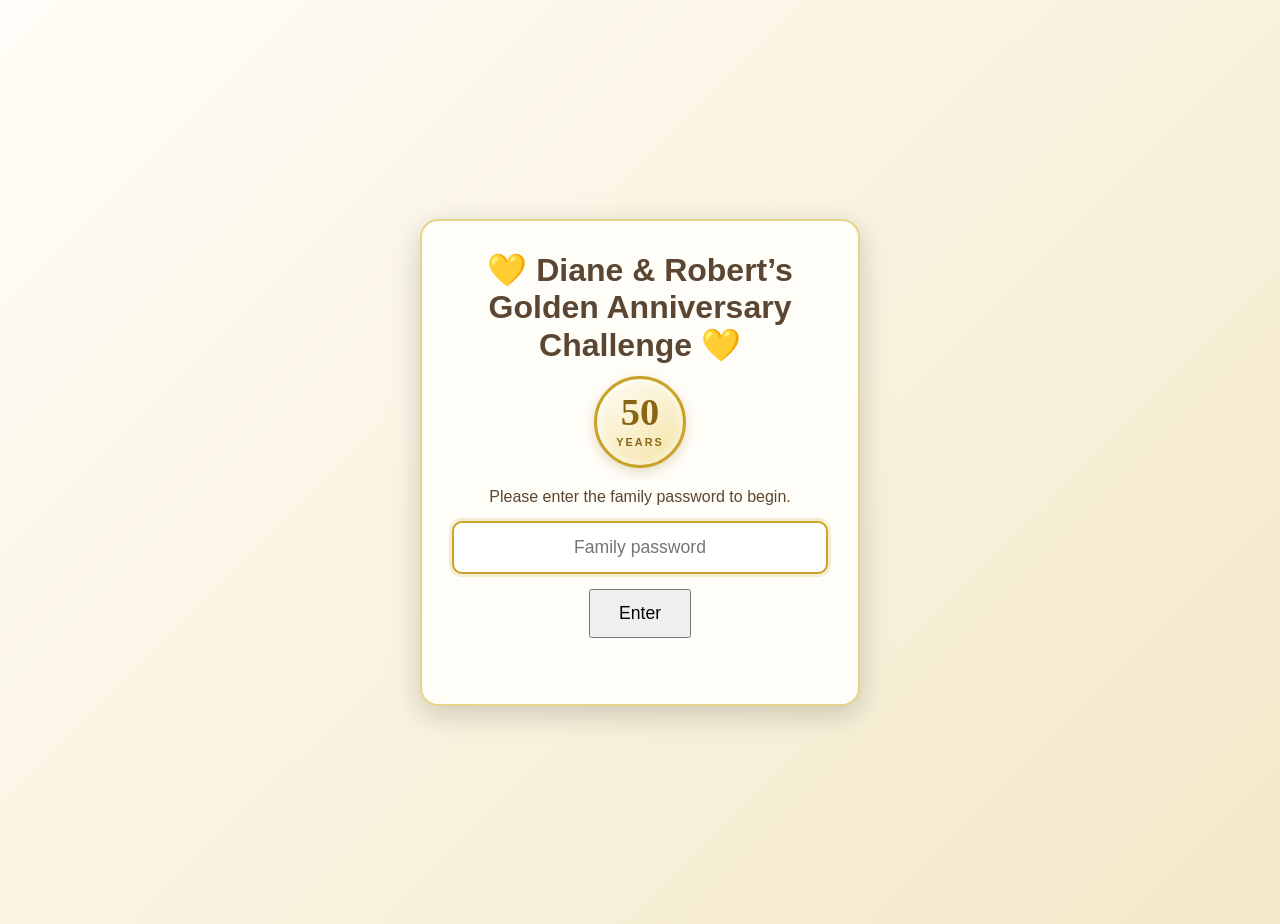
==== commit de6b8baf: "rework" ====
--- a/index.html
+++ b/index.html
@@ -19,7 +19,7 @@
 
 <div id="passwordGate" class="password-gate">
     <div class="password-box">
-        <h1>✨ Diane & Robert’s Golden Anniversary Challenge ✨</h1>
+        <h1>💛 Diane & Robert’s Golden Anniversary Challenge 💛</h1>
         
 <div class="golden-50-badge">
     <span class="golden-50-number">50</span>
@@ -49,9 +49,9 @@
         alt="Diane and Robert's Wedding">
 
     <h1 class="title">
-    <span class="diamond">✨</span>
+    <span class="diamond">🥂</span>
     Diane & Robert’s Golden Anniversary Challenge
-    <span class="diamond">✨</span>
+   <span class="diamond">🥂</span>
 </h1>
 
     <p class="subtitle">
--- a/css/styles.css
+++ b/css/styles.css
@@ -2330,4 +2330,10 @@
         #bd982e,
         #8a6515
     );
+}
+/* Make the champagne glasses stand out */
+.diamond {
+    filter: drop-shadow(0 0 2px #8a6515)
+            drop-shadow(0 0 5px #c99a22)
+            drop-shadow(0 0 8px #d4af37);
 }
